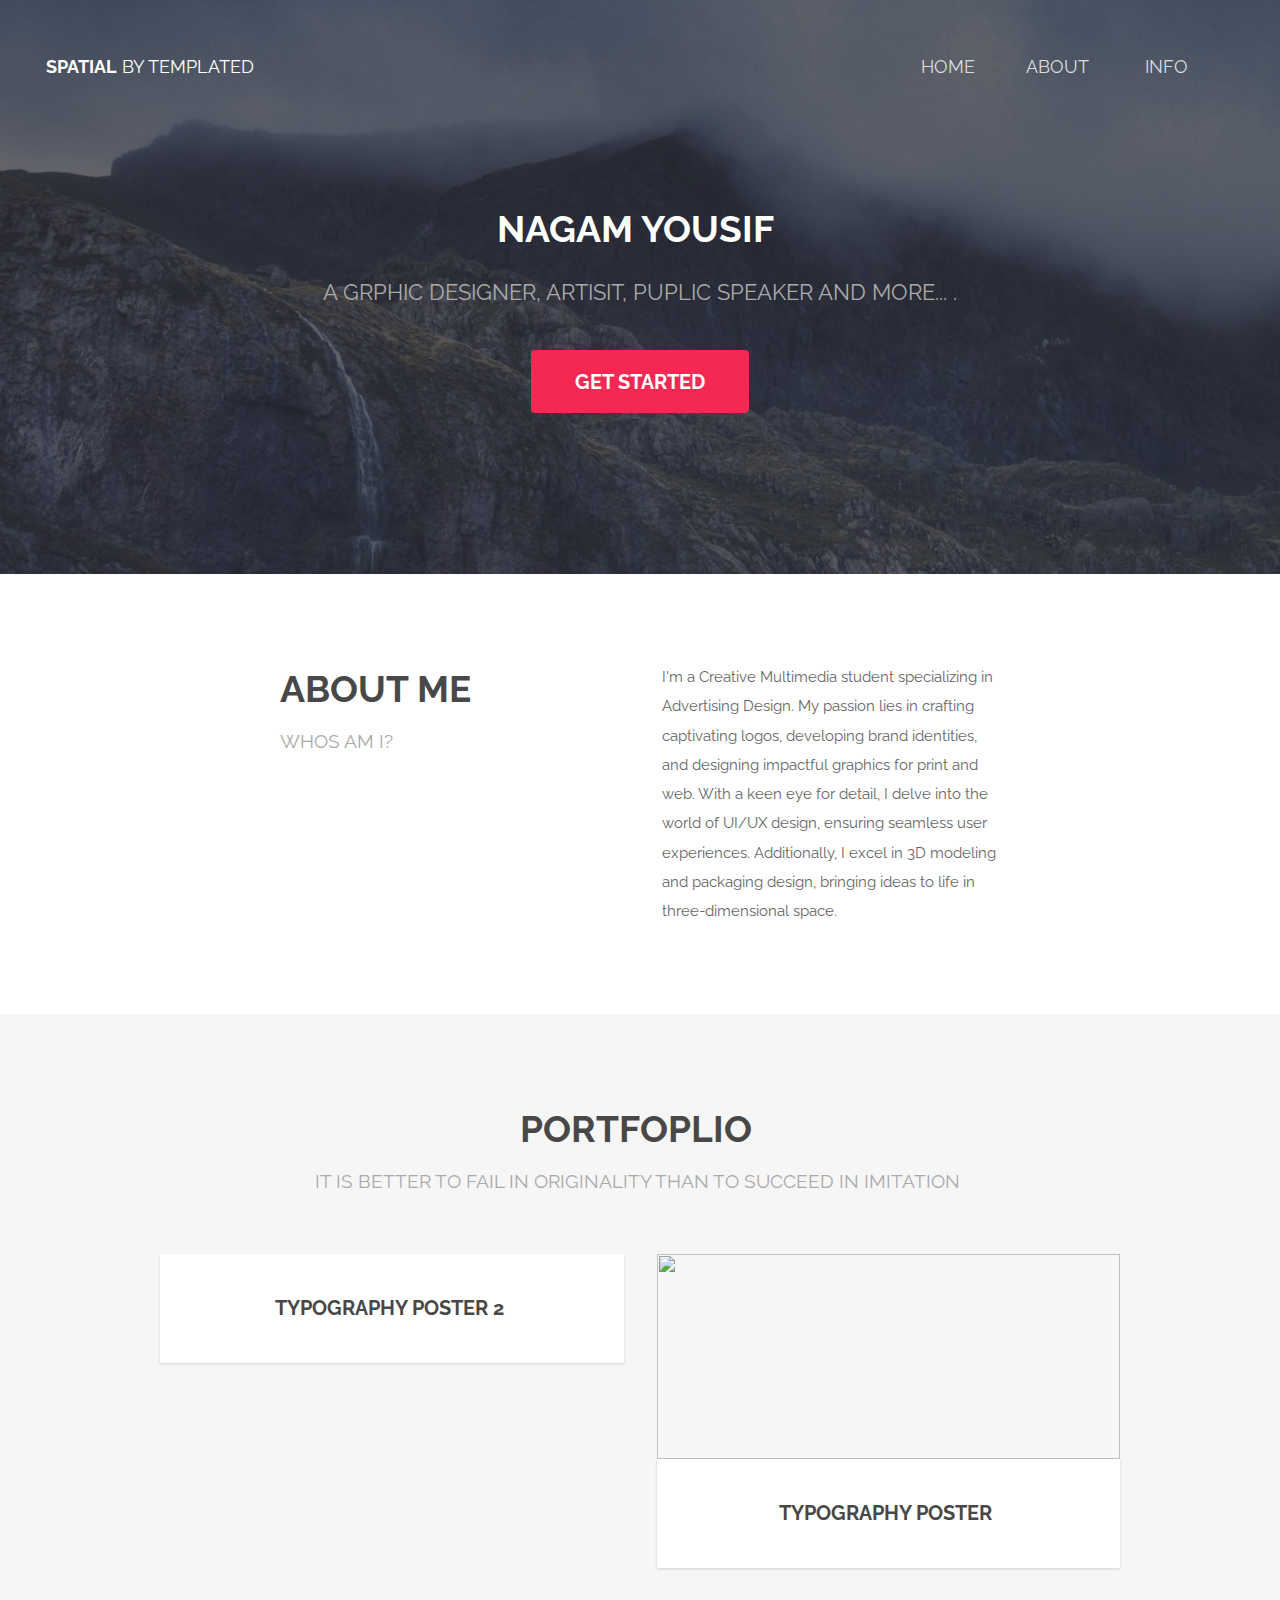
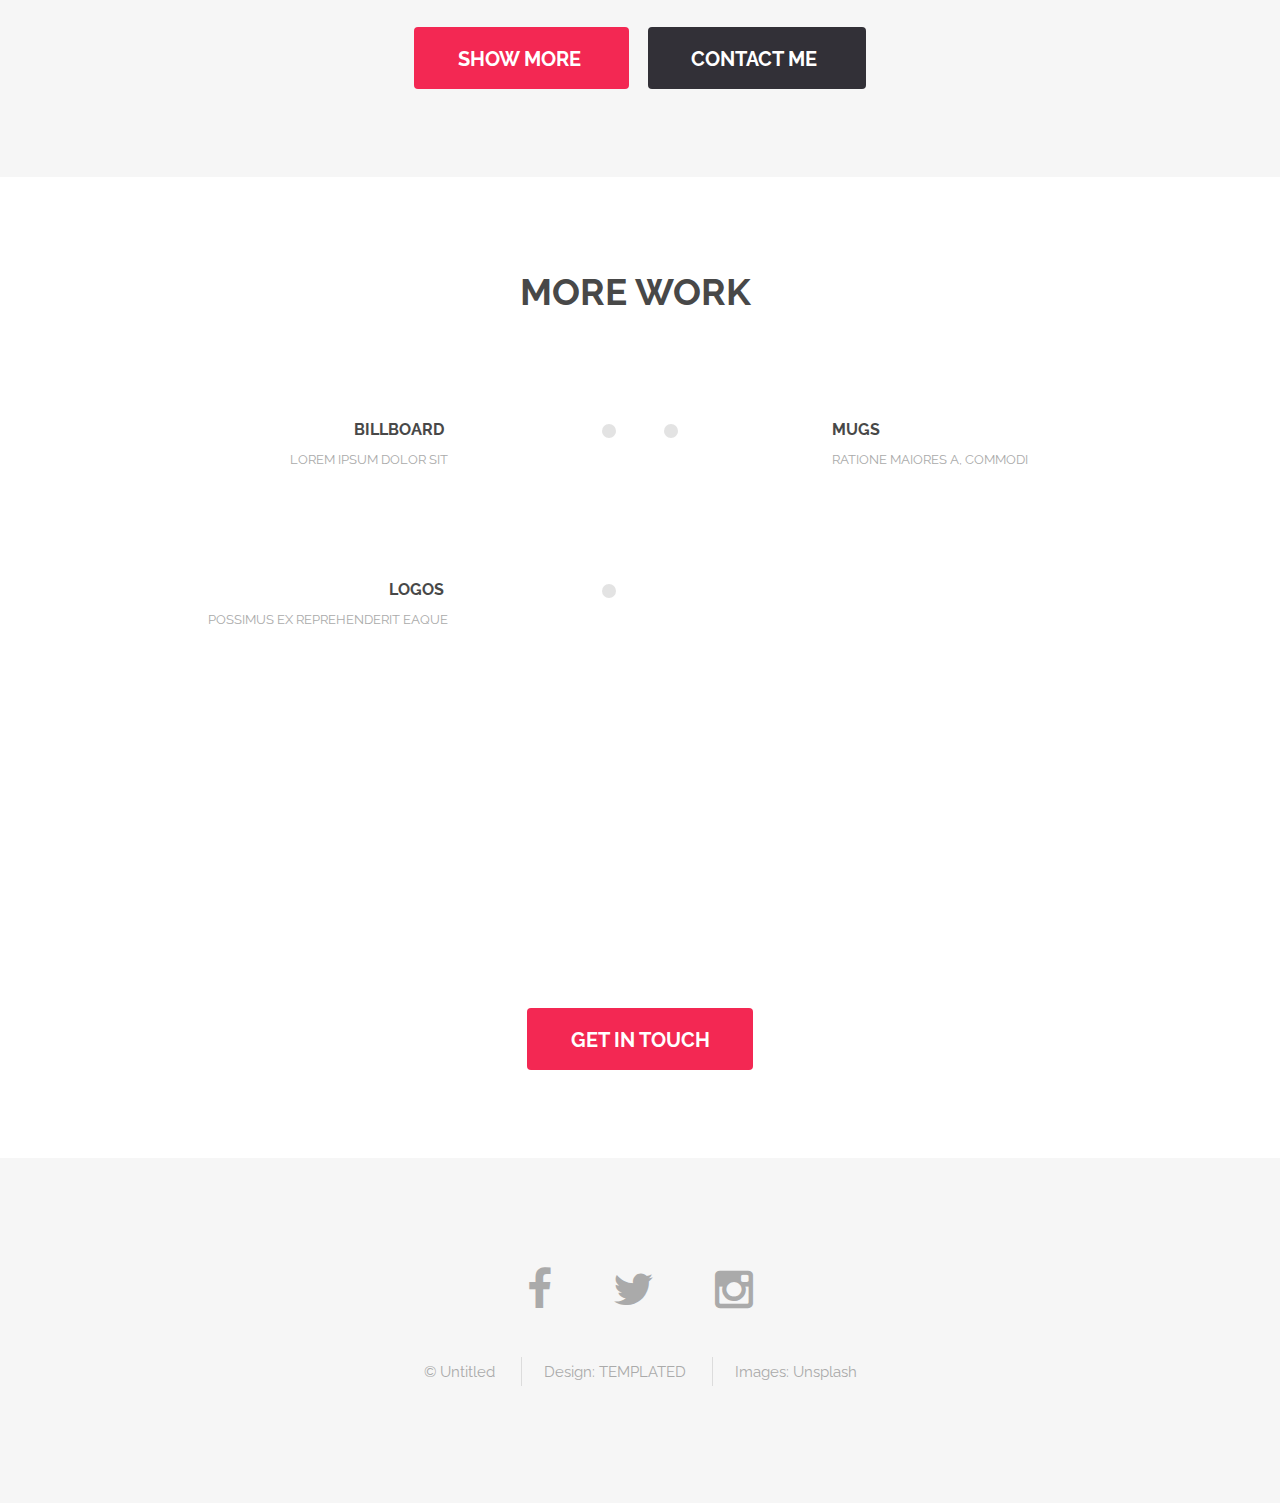
==== index.html @ 969bcf7c "Add files via upload" ====
<!DOCTYPE HTML>
<!--
	Spatial by TEMPLATED
	templated.co @templatedco
	Released for free under the Creative Commons Attribution 3.0 license (templated.co/license)
-->
<html>
	<head>
		<title>Spatial by TEMPLATED</title>
		<meta http-equiv="content-type" content="text/html; charset=utf-8" />
		<meta name="description" content="" />
		<meta name="keywords" content="" />
		<!--[if lte IE 8]><script src="js/html5shiv.js"></script><![endif]-->
		<script src="js/jquery.min.js"></script>
		<script src="js/skel.min.js"></script>
		<script src="js/skel-layers.min.js"></script>
		<script src="js/init.js"></script>
		<noscript>
			<link rel="stylesheet" href="css/skel.css" />
			<link rel="stylesheet" href="css/style.css" />
			<link rel="stylesheet" href="css/style-xlarge.css" />
		</noscript>
	</head>
	<body class="landing">

		<!-- Header -->
			<header id="header" class="alt">
				<h1><strong><a href="index.html">Spatial</a></strong> by Templated</h1>
				<nav id="nav">
					<ul>
						<li><a href="index.html">Home</a></li>
						<li><a href="generic.html">About&nbsp;</a></li>
					  <li><a href="Info.html">Info</a></li>
						<li>&nbsp;</li>
                    </ul>
				</nav>
			</header>

		<!-- Banner -->
			<section id="banner">
				<h2>Nagam yousif&nbsp;</h2>
				<p>A grPHIC DESIGNER, ARTISIT, PUPLIC SPEAKER AND MORE... .</p>
				<ul class="actions">
					<li><a href="#" class="button special big">Get Started</a></li>
				</ul>
			</section>

			<!-- One -->
				<section id="one" class="wrapper style1">
					<div class="container 75%">
						<div class="row 200%">
							<div class="6u 12u$(medium)">
								<header class="major">
									<h2>About Me&nbsp;</h2>
									<p>Whos am I?</p>
								</header>
							</div>
							<div class="6u$ 12u$(medium)">
<p>I'm a Creative Multimedia student specializing in Advertising Design. My passion lies in crafting captivating logos, developing brand identities, and designing impactful graphics for print and web. With a keen eye for detail, I delve into the world of UI/UX design, ensuring seamless user experiences. Additionally, I excel in 3D modeling and packaging design, bringing ideas to life in three-dimensional space. &nbsp;</p>
							</div>
						</div>
					</div>
				</section>

			<!-- Two -->
				<section id="two" class="wrapper style2 special">
					<div class="container">
						<header class="major">
							<h2>PORTFOPLIO&nbsp;</h2>
							<p>It is better to fail in originality than to succeed in imitation&nbsp;</p>
						</header>
						<div class="row 150%">
							<div class="6u 12u$(xsmall)">
								<div class="image fit captioned"><img src="file:///C|/Users/user/Downloads/rypo_mo3delll-04.png" alt="" />
								  <h3>TYPOGRAPHY POSTER 2&nbsp;</h3>
								</div>
							</div>
							<div class="6u$ 12u$(xsmall)">
								<div class="image fit captioned"><img src="file:///C|/Users/user/Downloads/rypo_mo3delll-03.png" alt="" width="171%" height="205" />
								  <h3>TYPOGRAPHY POSTER&nbsp;</h3>
								</div>
							</div>
						</div>
						<ul class="actions">
							<li><a href="#" class="button special big">show more&nbsp;</a></li>
							<li><a href="#" class="button big">contact me&nbsp;</a></li>
						</ul>
					</div>
				</section>

			<!-- Three -->
				<section id="three" class="wrapper style1">
					<div class="container">
						<header class="major special">
							<h2>More work&nbsp;</h2>
							<p>&nbsp;</p>
						</header>
						<div class="feature-grid">
							<div class="feature">
								<div class="image rounded"><img src="file:///C|/Users/user/Desktop/BillboardMockup001.png" alt="" /></div>
								<div class="content">
									<header>
										<h4>billboard&nbsp;</h4>
										<p>Lorem ipsum dolor sit</p>
									</header>
									<p>&nbsp;</p>
								</div>
							</div>
							<div class="feature">
								<div class="image rounded"><img src="file:///C|/Users/user/Desktop/Mockup.jpg" alt="" /></div>
								<div class="content">
									<header>
										<h4>mugs&nbsp;</h4>
										<p>Ratione maiores a, commodi</p>
									</header>
									<p>&nbsp;</p>
								</div>
							</div>
							<div class="feature">
								<div class="image rounded"><img src="file:///C|/Users/user/Desktop/Luxury Chrome Sign Logo Mockup.png" alt="" /></div>
								<div class="content">
									<header>
										<h4>logos&nbsp;</h4>
										<p>Possimus ex reprehenderit eaque</p>
									</header>
									<p>&nbsp;</p>
								</div>
							</div>
						</div>
					</div>
				</section>

			<!-- Four -->
				<section id="four" class="wrapper style3 special">
					<div class="container">
						<header class="major">
							<h2>Contact Us&nbsp;&nbsp;</h2>
							<p>&nbsp;</p>
						</header>
						<ul class="actions">
						  <li><a href="#" class="button special big">Get in touch</a></li>
						</ul>
					</div>
				</section>

		<!-- Footer -->
			<footer id="footer">
				<div class="container">
					<ul class="icons">
						<li><a href="#" class="icon fa-facebook"></a></li>
						<li><a href="#" class="icon fa-twitter"></a></li>
						<li><a href="#" class="icon fa-instagram"></a></li>
					</ul>
					<ul class="copyright">
						<li>&copy; Untitled</li>
						<li>Design: <a href="http://templated.co">TEMPLATED</a></li>
						<li>Images: <a href="http://unsplash.com">Unsplash</a></li>
					</ul>
				</div>
			</footer>

	</body>
</html>
---- css/skel.css ----
/* skel-baseline v2.0.3 | (c) n33 | getskel.com | MIT licensed */

/* Resets (http://meyerweb.com/eric/tools/css/reset/ | v2.0 | 20110126 | License: none (public domain)) */

	html,body,div,span,applet,object,iframe,h1,h2,h3,h4,h5,h6,p,blockquote,pre,a,abbr,acronym,address,big,cite,code,del,dfn,em,img,ins,kbd,q,s,samp,small,strike,strong,sub,sup,tt,var,b,u,i,center,dl,dt,dd,ol,ul,li,fieldset,form,label,legend,table,caption,tbody,tfoot,thead,tr,th,td,article,aside,canvas,details,embed,figure,figcaption,footer,header,hgroup,menu,nav,output,ruby,section,summary,time,mark,audio,video{margin:0;padding:0;border:0;font-size:100%;font:inherit;vertical-align:baseline;}article,aside,details,figcaption,figure,footer,header,hgroup,menu,nav,section{display:block;}body{line-height:1;}ol,ul{list-style:none;}blockquote,q{quotes:none;}blockquote:before,blockquote:after,q:before,q:after{content:'';content:none;}table{border-collapse:collapse;border-spacing:0;}body{-webkit-text-size-adjust:none}

/* Box Model */

	*, *:before, *:after {
		-moz-box-sizing: border-box;
		-webkit-box-sizing: border-box;
		box-sizing: border-box;
	}

/* Container */

	.container {
		margin-left: auto;
		margin-right: auto;

		/* width: (containers) */
		width: 1200px;
	}

	/* Modifiers */

		/* 125% */
			.container.\31 25\25 {
				width: 100%;

				/* max-width: (containers * 1.25) */
				max-width: 1500px;

				/* min-width: (containers) */
				min-width: 1200px;
			}

		/* 75% */
			.container.\37 5\25 {

				/* width: (containers * 0.75) */
				width: 900px;

			}

		/* 50% */
			.container.\35 0\25 {

				/* width: (containers * 0.50) */
				width: 600px;

			}

		/* 25% */
			.container.\32 5\25 {

				/* width: (containers * 0.25) */
				width: 300px;

			}

/* Grid */

	.row {
		border-bottom: solid 1px transparent;
	}

	.row > * {
		float: left;
	}

	.row:after, .row:before {
		content: '';
		display: block;
		clear: both;
		height: 0;
	}

	.row.uniform > * > :first-child {
		margin-top: 0;
	}

	.row.uniform > * > :last-child {
		margin-bottom: 0;
	}

	/* Gutters */

		/* Normal */

			.row > * {
				/* padding: (gutters.horizontal) 0 0 (gutters.vertical) */
				padding: 0 0 0 2em;
			}

			.row {
				/* margin: -(gutters.horizontal) 0 -1px -(gutters.vertical) */
				margin: 0 0 -1px -2em;
			}

			.row.uniform > * {
				/* padding: (gutters.vertical) 0 0 (gutters.vertical) */
				padding: 2em 0 0 2em;
			}

			.row.uniform {
				/* margin: -(gutters.vertical) 0 -1px -(gutters.vertical) */
				margin: -2em 0 -1px -2em;
			}

		/* 200% */

			.row.\32 00\25 > * {
				/* padding: (gutters.horizontal) 0 0 (gutters.vertical) */
				padding: 0 0 0 4em;
			}

			.row.\32 00\25 {
				/* margin: -(gutters.horizontal) 0 -1px -(gutters.vertical) */
				margin: 0 0 -1px -4em;
			}

			.row.uniform.\32 00\25 > * {
				/* padding: (gutters.vertical) 0 0 (gutters.vertical) */
				padding: 4em 0 0 4em;
			}

			.row.uniform.\32 00\25 {
				/* margin: -(gutters.vertical) 0 -1px -(gutters.vertical) */
				margin: -4em 0 -1px -4em;
			}

		/* 150% */

			.row.\31 50\25 > * {
				/* padding: (gutters.horizontal) 0 0 (gutters.vertical) */
				padding: 0 0 0 1.5em;
			}

			.row.\31 50\25 {
				/* margin: -(gutters.horizontal) 0 -1px -(gutters.vertical) */
				margin: 0 0 -1px -1.5em;
			}

			.row.uniform.\31 50\25 > * {
				/* padding: (gutters.vertical) 0 0 (gutters.vertical) */
				padding: 1.5em 0 0 1.5em;
			}

			.row.uniform.\31 50\25 {
				/* margin: -(gutters.vertical) 0 -1px -(gutters.vertical) */
				margin: -1.5em 0 -1px -1.5em;
			}

		/* 50% */

			.row.\35 0\25 > * {
				/* padding: (gutters.horizontal) 0 0 (gutters.vertical) */
				padding: 0 0 0 1em;
			}

			.row.\35 0\25 {
				/* margin: -(gutters.horizontal) 0 -1px -(gutters.vertical) */
				margin: 0 0 -1px -1em;
			}

			.row.uniform.\35 0\25 > * {
				/* padding: (gutters.vertical) 0 0 (gutters.vertical) */
				padding: 1em 0 0 1em;
			}

			.row.uniform.\35 0\25 {
				/* margin: -(gutters.vertical) 0 -1px -(gutters.vertical) */
				margin: -1em 0 -1px -1em;
			}

		/* 25% */

			.row.\32 5\25 > * {
				/* padding: (gutters.horizontal) 0 0 (gutters.vertical) */
				padding: 0 0 0 0.5em;
			}

			.row.\32 5\25 {
				/* margin: -(gutters.horizontal) 0 -1px -(gutters.vertical) */
				margin: 0 0 -1px -0.5em;
			}

			.row.uniform.\32 5\25 > * {
				/* padding: (gutters.vertical) 0 0 (gutters.vertical) */
				padding: 0.5em 0 0 0.5em;
			}

			.row.uniform.\32 5\25 {
				/* margin: -(gutters.vertical) 0 -1px -(gutters.vertical) */
				margin: -0.5em 0 -1px -0.5em;
			}

		/* 0% */

			.row.\30 \25 > * {
				padding: 0;
			}

			.row.\30 \25 {
				margin: 0 0 -1px 0;
			}

	/* Cells */

		.\31 2u, .\31 2u\24 { width: 100%; clear: none; margin-left: 0; }
		.\31 1u, .\31 1u\24 { width: 91.6666666667%; clear: none; margin-left: 0; }
		.\31 0u, .\31 0u\24 { width: 83.3333333333%; clear: none; margin-left: 0; }
		.\39 u, .\39 u\24 { width: 75%; clear: none; margin-left: 0; }
		.\38 u, .\38 u\24 { width: 66.6666666667%; clear: none; margin-left: 0; }
		.\37 u, .\37 u\24 { width: 58.3333333333%; clear: none; margin-left: 0; }
		.\36 u, .\36 u\24 { width: 50%; clear: none; margin-left: 0; }
		.\35 u, .\35 u\24 { width: 41.6666666667%; clear: none; margin-left: 0; }
		.\34 u, .\34 u\24 { width: 33.3333333333%; clear: none; margin-left: 0; }
		.\33 u, .\33 u\24 { width: 25%; clear: none; margin-left: 0; }
		.\32 u, .\32 u\24 { width: 16.6666666667%; clear: none; margin-left: 0; }
		.\31 u, .\31 u\24 { width: 8.3333333333%; clear: none; margin-left: 0; }

		.\31 2u\24 + *,
		.\31 1u\24 + *,
		.\31 0u\24 + *,
		.\39 u\24 + *,
		.\38 u\24 + *,
		.\37 u\24 + *,
		.\36 u\24 + *,
		.\35 u\24 + *,
		.\34 u\24 + *,
		.\33 u\24 + *,
		.\32 u\24 + *,
		.\31 u\24 + * {
			clear: left;
		}

		.\-11u { margin-left: 91.6666666667% }
		.\-10u { margin-left: 83.3333333333% }
		.\-9u { margin-left: 75% }
		.\-8u { margin-left: 66.6666666667% }
		.\-7u { margin-left: 58.3333333333% }
		.\-6u { margin-left: 50% }
		.\-5u { margin-left: 41.6666666667% }
		.\-4u { margin-left: 33.3333333333% }
		.\-3u { margin-left: 25% }
		.\-2u { margin-left: 16.6666666667% }
		.\-1u { margin-left: 8.3333333333% }
---- css/style.css ----
@charset "UTF-8";
@import url(font-awesome.min.css);
@import "http://fonts.googleapis.com/css?family=Raleway:400,700";

/*
	Spatial by TEMPLATED
	templated.co @templatedco
	Released for free under the Creative Commons Attribution 3.0 license (templated.co/license)
*/

/* Basic */

	body {
		background: #fff;
	}

		body.is-loading *, body.is-loading *:before, body.is-loading *:after {
			-moz-animation: none !important;
			-webkit-animation: none !important;
			-o-animation: none !important;
			-ms-animation: none !important;
			animation: none !important;
			-moz-transition: none !important;
			-webkit-transition: none !important;
			-o-transition: none !important;
			-ms-transition: none !important;
			transition: none !important;
		}

	body, input, select, textarea {
		color: #666;
		font-family: "Raleway", Arial, Helvetica, sans-serif;
		font-size: 13pt;
		font-weight: 400;
		line-height: 2em;
	}

	a {
		color: #f32853;
		text-decoration: underline;
	}

		a:hover {
			text-decoration: none;
		}

	strong, b {
		color: #484848;
		font-weight: 700;
	}

	em, i {
    font-style: italic;
    font-size: 14px;
	}

	p {
		margin: 0 0 2em 0;
	}

	h1, h2, h3, h4, h5, h6 {
		color: #484848;
		font-weight: 700;
		line-height: 1em;
		margin: 0 0 1em 0;
		text-transform: uppercase;
	}

		h1 a, h2 a, h3 a, h4 a, h5 a, h6 a {
			color: inherit;
			text-decoration: none;
		}

	h2 {
		font-size: 1.75em;
		line-height: 1.5em;
	}

	h3 {
		font-size: 1.35em;
		line-height: 1.5em;
	}

	h4 {
		font-size: 1.1em;
		line-height: 1.5em;
	}

	h5 {
		font-size: 0.9em;
		line-height: 1.5em;
	}

	h6 {
		font-size: 0.7em;
		line-height: 1.5em;
	}

	sub {
		font-size: 0.8em;
		position: relative;
		top: 0.5em;
	}

	sup {
		font-size: 0.8em;
		position: relative;
		top: -0.5em;
	}

	hr {
		border: 0;
		border-bottom: solid 1px rgba(144, 144, 144, 0.25);
		margin: 2em 0;
	}

		hr.major {
			margin: 3em 0;
		}

	blockquote {
		border-left: solid 4px rgba(144, 144, 144, 0.25);
		font-style: italic;
		margin: 0 0 2em 0;
		padding: 0.5em 0 0.5em 2em;
	}

	code {
		background: rgba(144, 144, 144, 0.075);
		border-radius: 4px;
		border: solid 1px rgba(144, 144, 144, 0.25);
		font-family: "Courier New", monospace;
		font-size: 0.9em;
		margin: 0 0.25em;
		padding: 0.25em 0.65em;
	}

	pre {
		-webkit-overflow-scrolling: touch;
		font-family: "Courier New", monospace;
		font-size: 0.9em;
		margin: 0 0 2em 0;
	}

		pre code {
			display: block;
			line-height: 1.75em;
			padding: 1em 1.5em;
			overflow-x: auto;
		}

	.align-left {
		text-align: left;
	}

	.align-center {
		text-align: center;
	}

	.align-right {
		text-align: right;
	}

/* Section/Article */

	section.special, article.special, header.special {
		text-align: center;
	}

	header p {
		color: #aaa;
		position: relative;
		margin: 0 0 1.5em 0;
		text-transform: uppercase;
	}

	header h2 + p {
		font-size: 1.25em;
		margin-top: -1em;
		line-height: 1.5em;
	}

	header h3 + p {
		font-size: 1.1em;
		margin-top: -0.8em;
		line-height: 1.5em;
	}

	header h4 + p,
	header h5 + p,
	header h6 + p {
		font-size: 0.9em;
		margin-top: -0.6em;
		line-height: 1.5em;
	}

	header.major {
		margin: 0 0 6em 0;
	}

		header.major h2 {
			font-size: 3em;
		}

		header.major h2, header.major h3, header.major h4, header.major h5, header.major h6 {
			display: inline-block;
			margin: 0 0 0.8em;
		}

		header.major p {
			font-size: 1.7em;
			margin-bottom: 0;
		}

/* Form */

	form {
		margin: 0 0 2em 0;
	}

	label {
		color: #484848;
		display: block;
		font-size: 0.9em;
		font-weight: 700;
		margin: 0 0 1em 0;
	}

	input[type="text"],
	input[type="password"],
	input[type="email"],
	select,
	textarea {
		-moz-appearance: none;
		-webkit-appearance: none;
		-o-appearance: none;
		-ms-appearance: none;
		appearance: none;
		background: rgba(144, 144, 144, 0.075);
		border-radius: 4px;
		border: none;
		border: solid 1px rgba(144, 144, 144, 0.25);
		color: inherit;
		display: block;
		outline: 0;
		padding: 0 1em;
		text-decoration: none;
		width: 100%;
	}

		input[type="text"]:invalid,
		input[type="password"]:invalid,
		input[type="email"]:invalid,
		select:invalid,
		textarea:invalid {
			box-shadow: none;
		}

		input[type="text"]:focus,
		input[type="password"]:focus,
		input[type="email"]:focus,
		select:focus,
		textarea:focus {
			border-color: #f32853;
			box-shadow: 0 0 0 1px #f32853;
		}

	.select-wrapper {
		text-decoration: none;
		display: block;
		position: relative;
	}

		.select-wrapper:before {
			content: "";
			-moz-osx-font-smoothing: grayscale;
			-webkit-font-smoothing: antialiased;
			font-family: FontAwesome;
			font-style: normal;
			font-weight: normal;
			text-transform: none !important;
		}

		.select-wrapper:before {
			color: rgba(144, 144, 144, 0.25);
			display: block;
			height: 2.75em;
			line-height: 2.75em;
			pointer-events: none;
			position: absolute;
			right: 0;
			text-align: center;
			top: 0;
			width: 2.75em;
		}

		.select-wrapper select::-ms-expand {
			display: none;
		}

	input[type="text"],
	input[type="password"],
	input[type="email"],
	select {
		height: 2.75em;
	}

	textarea {
		padding: 0.75em 1em;
	}

	input[type="checkbox"],
	input[type="radio"] {
		-moz-appearance: none;
		-webkit-appearance: none;
		-o-appearance: none;
		-ms-appearance: none;
		appearance: none;
		display: block;
		float: left;
		margin-right: -2em;
		opacity: 0;
		width: 1em;
		z-index: -1;
	}

		input[type="checkbox"] + label,
		input[type="radio"] + label {
			text-decoration: none;
			color: #666;
			cursor: pointer;
			display: inline-block;
			font-size: 1em;
			font-weight: 400;
			padding-left: 2.4em;
			padding-right: 0.75em;
			position: relative;
		}

			input[type="checkbox"] + label:before,
			input[type="radio"] + label:before {
				-moz-osx-font-smoothing: grayscale;
				-webkit-font-smoothing: antialiased;
				font-family: FontAwesome;
				font-style: normal;
				font-weight: normal;
				text-transform: none !important;
			}

			input[type="checkbox"] + label:before,
			input[type="radio"] + label:before {
				background: rgba(144, 144, 144, 0.075);
				border-radius: 4px;
				border: solid 1px rgba(144, 144, 144, 0.25);
				content: '';
				display: inline-block;
				height: 1.65em;
				left: 0;
				line-height: 1.58125em;
				position: absolute;
				text-align: center;
				top: 0;
				width: 1.65em;
			}

		input[type="checkbox"]:checked + label:before,
		input[type="radio"]:checked + label:before {
			background: #323037;
			border-color: #323037;
			color: #ffffff;
			content: '\f00c';
		}

		input[type="checkbox"]:focus + label:before,
		input[type="radio"]:focus + label:before {
			border-color: #f32853;
			box-shadow: 0 0 0 1px #f32853;
		}

	input[type="checkbox"] + label:before {
		border-radius: 4px;
	}

	input[type="radio"] + label:before {
		border-radius: 100%;
	}

	::-webkit-input-placeholder {
		color: #aaa !important;
		opacity: 1.0;
	}

	:-moz-placeholder {
		color: #aaa !important;
		opacity: 1.0;
	}

	::-moz-placeholder {
		color: #aaa !important;
		opacity: 1.0;
	}

	:-ms-input-placeholder {
		color: #aaa !important;
		opacity: 1.0;
	}

	.formerize-placeholder {
		color: #aaa !important;
		opacity: 1.0;
	}

/* Box */

	.box {
		border-radius: 4px;
		border: solid 1px rgba(144, 144, 144, 0.25);
		margin-bottom: 2em;
		padding: 1.5em;
	}

		.box > :last-child,
		.box > :last-child > :last-child,
		.box > :last-child > :last-child > :last-child {
			margin-bottom: 0;
		}

		.box.alt {
			border: 0;
			border-radius: 0;
			padding: 0;
		}

/* Feature */

	.feature-grid {
		position: relative;
	}

		.feature-grid:after {
			clear: both;
			content: '';
			display: block;
		}

		.feature-grid .feature {
			display: inline-block;
			float: left;
			margin-bottom: 3em;
			width: 50%;
		}

			.feature-grid .feature .content {
				width: 60%;
			}

			.feature-grid .feature .image {
				width: 30%;
			}

				.feature-grid .feature .image img {
					display: inline;
					max-width: 100%;
				}

			.feature-grid .feature:nth-child(odd) .content, .feature-grid .feature:nth-child(odd) .image {
				float: right;
				margin-right: 5%;
				text-align: right;
			}

			.feature-grid .feature:nth-child(even) .content, .feature-grid .feature:nth-child(even) .image {
				float: left;
				margin-left: 5%;
				text-align: left;
			}

/* Icon */

	.icon {
		text-decoration: none;
		border-bottom: none;
		position: relative;
	}

		.icon:before {
			-moz-osx-font-smoothing: grayscale;
			-webkit-font-smoothing: antialiased;
			font-family: FontAwesome;
			font-style: normal;
			font-weight: normal;
			text-transform: none !important;
		}

		.icon > .label {
			display: none;
		}

/* Image */

	.image {
		border-radius: 4px;
		border: 0;
		display: inline-block;
		position: relative;
	}

		.image img {
			border-radius: 4px;
			display: block;
		}

		.image.left {
			float: left;
			padding: 0 1.5em 1em 0;
			top: 0.25em;
		}

		.image.right {
			float: right;
			padding: 0 0 1em 1.5em;
			top: 0.25em;
		}

		.image.left, .image.right {
			max-width: 40%;
		}

			.image.left img, .image.right img {
				width: 100%;
			}

		.image.fit {
			display: block;
			margin: 0 0 2em 0;
			width: 100%;
		}

			.image.fit img {
				width: 100%;
			}

		.image.rounded {
			border-radius: 100%;
		}

			.image.rounded img {
				border: solid 0.5em rgba(144, 144, 144, 0.25);
				border-radius: 100%;
			}

		.image.captioned {
			border-radius: 0;
			margin-bottom: 4em;
		}

			.image.captioned img {
				border-radius: 0;
			}

			.image.captioned h3 {
				background-color: #fff;
				box-shadow: 0px 0.0375em 0.125em 0px rgba(0, 0, 0, 0.15);
				display: block;
				padding: 2em 1em;
			}

/* List */

	ol {
		list-style: decimal;
		margin: 0 0 2em 0;
		padding-left: 1.25em;
	}

		ol li {
			padding-left: 0.25em;
		}

	ul {
		list-style: disc;
		margin: 0 0 2em 0;
		padding-left: 1em;
	}

		ul li {
			padding-left: 0.5em;
		}

		ul.alt {
			list-style: none;
			padding-left: 0;
		}

			ul.alt li {
				border-top: solid 1px rgba(144, 144, 144, 0.25);
				padding: 0.5em 0;
			}

				ul.alt li:first-child {
					border-top: 0;
					padding-top: 0;
				}

		ul.icons {
			cursor: default;
			list-style: none;
			padding-left: 0;
		}

			ul.icons li {
				display: inline-block;
				padding: 0 1em 0 0;
			}

				ul.icons li:last-child {
					padding-right: 0;
				}

				ul.icons li .icon:before {
					font-size: 2em;
				}

		ul.actions {
			cursor: default;
			list-style: none;
			padding-left: 0;
		}

			ul.actions li {
				display: inline-block;
				padding: 0 1em 0 0;
				vertical-align: middle;
			}

				ul.actions li:last-child {
					padding-right: 0;
				}

			ul.actions.small li {
				padding: 0 0.5em 0 0;
			}

			ul.actions.vertical li {
				display: block;
				padding: 1em 0 0 0;
			}

				ul.actions.vertical li:first-child {
					padding-top: 0;
				}

				ul.actions.vertical li > * {
					margin-bottom: 0;
				}

			ul.actions.vertical.small li {
				padding: 0.5em 0 0 0;
			}

				ul.actions.vertical.small li:first-child {
					padding-top: 0;
				}

			ul.actions.fit {
				display: table;
				margin-left: -1em;
				padding: 0;
				table-layout: fixed;
				width: calc(100% + 1em);
			}

				ul.actions.fit li {
					display: table-cell;
					padding: 0 0 0 1em;
				}

					ul.actions.fit li > * {
						margin-bottom: 0;
					}

				ul.actions.fit.small {
					margin-left: -0.5em;
					width: calc(100% + 0.5em);
				}

					ul.actions.fit.small li {
						padding: 0 0 0 0.5em;
					}

	dl {
		margin: 0 0 2em 0;
	}

/* Table */

	.table-wrapper {
		-webkit-overflow-scrolling: touch;
		overflow-x: auto;
	}

	table {
		margin: 0 0 2em 0;
		width: 100%;
	}

		table tbody tr {
			border: solid 1px rgba(144, 144, 144, 0.25);
			border-left: 0;
			border-right: 0;
		}

			table tbody tr:nth-child(2n + 1) {
				background-color: rgba(144, 144, 144, 0.075);
			}

		table td {
			padding: 0.75em 0.75em;
		}

		table th {
			color: #484848;
			font-size: 0.9em;
			font-weight: 700;
			padding: 0 0.75em 0.75em 0.75em;
			text-align: left;
		}

		table thead {
			border-bottom: solid 2px rgba(144, 144, 144, 0.25);
		}

		table tfoot {
			border-top: solid 2px rgba(144, 144, 144, 0.25);
		}

		table.alt {
			border-collapse: separate;
		}

			table.alt tbody tr td {
				border: solid 1px rgba(144, 144, 144, 0.25);
				border-left-width: 0;
				border-top-width: 0;
			}

				table.alt tbody tr td:first-child {
					border-left-width: 1px;
				}

			table.alt tbody tr:first-child td {
				border-top-width: 1px;
			}

			table.alt thead {
				border-bottom: 0;
			}

			table.alt tfoot {
				border-top: 0;
			}

/* Button */

	input[type="submit"],
	input[type="reset"],
	input[type="button"],
	.button {
		-moz-appearance: none;
		-webkit-appearance: none;
		-o-appearance: none;
		-ms-appearance: none;
		appearance: none;
		-moz-transition: background-color 0.2s ease-in-out, color 0.2s ease-in-out;
		-webkit-transition: background-color 0.2s ease-in-out, color 0.2s ease-in-out;
		-o-transition: background-color 0.2s ease-in-out, color 0.2s ease-in-out;
		-ms-transition: background-color 0.2s ease-in-out, color 0.2s ease-in-out;
		transition: background-color 0.2s ease-in-out, color 0.2s ease-in-out;
		background-color: #323037;
		border-radius: 4px;
		border: 0;
		color: #ffffff !important;
		cursor: pointer;
		display: inline-block;
		font-weight: 700;
		height: 3.15em;
		line-height: 3.25em;
		padding: 0 2.2em;
		text-align: center;
		text-decoration: none;
		text-transform: uppercase;
		white-space: nowrap;
	}

		input[type="submit"]:hover,
		input[type="reset"]:hover,
		input[type="button"]:hover,
		.button:hover {
			background-color: #3e3c45;
		}

		input[type="submit"]:active,
		input[type="reset"]:active,
		input[type="button"]:active,
		.button:active {
			background-color: #262429;
		}

		input[type="submit"].icon,
		input[type="reset"].icon,
		input[type="button"].icon,
		.button.icon {
			padding-left: 1.35em;
		}

			input[type="submit"].icon:before,
			input[type="reset"].icon:before,
			input[type="button"].icon:before,
			.button.icon:before {
				margin-right: 0.5em;
			}

		input[type="submit"].fit,
		input[type="reset"].fit,
		input[type="button"].fit,
		.button.fit {
			display: block;
			margin: 0 0 1em 0;
			width: 100%;
		}

		input[type="submit"].small,
		input[type="reset"].small,
		input[type="button"].small,
		.button.small {
			font-size: 0.8em;
		}

		input[type="submit"].big,
		input[type="reset"].big,
		input[type="button"].big,
		.button.big {
			font-size: 1.35em;
		}

		input[type="submit"].alt,
		input[type="reset"].alt,
		input[type="button"].alt,
		.button.alt {
			background-color: transparent;
			box-shadow: inset 0 0 0 2px rgba(144, 144, 144, 0.25);
			color: #484848 !important;
		}

			input[type="submit"].alt:hover,
			input[type="reset"].alt:hover,
			input[type="button"].alt:hover,
			.button.alt:hover {
				background-color: rgba(144, 144, 144, 0.075);
			}

			input[type="submit"].alt:active,
			input[type="reset"].alt:active,
			input[type="button"].alt:active,
			.button.alt:active {
				background-color: rgba(144, 144, 144, 0.2);
			}

			input[type="submit"].alt.icon:before,
			input[type="reset"].alt.icon:before,
			input[type="button"].alt.icon:before,
			.button.alt.icon:before {
				color: #aaa;
			}

		input[type="submit"].special,
		input[type="reset"].special,
		input[type="button"].special,
		.button.special {
			background-color: #f32853;
			color: #ffffff !important;
		}

			input[type="submit"].special:hover,
			input[type="reset"].special:hover,
			input[type="button"].special:hover,
			.button.special:hover {
				background-color: #f44066;
			}

			input[type="submit"].special:active,
			input[type="reset"].special:active,
			input[type="button"].special:active,
			.button.special:active {
				background-color: #f21040;
			}

		input[type="submit"].disabled, input[type="submit"]:disabled,
		input[type="reset"].disabled,
		input[type="reset"]:disabled,
		input[type="button"].disabled,
		input[type="button"]:disabled,
		.button.disabled,
		.button:disabled {
			background-color: #666 !important;
			box-shadow: inset 0 -0.15em 0 0 rgba(0, 0, 0, 0.15);
			color: #fff !important;
			cursor: default;
			opacity: 0.25;
		}

/* Header */

	#skel-layers-wrapper {
		padding-top: 6em;
	}

	body.landing #skel-layers-wrapper {
		padding-top: 0 !important;
	}

	#header {
		background-color: #fff;
		border-bottom: solid 1px rgba(144, 144, 144, 0.25);
		box-shadow: 0px 0.0375em 0.125em 0px rgba(0, 0, 0, 0.05);
		color: #484848;
		cursor: default;
		font-size: 1.25em;
		height: 4.5em;
		left: 0;
		line-height: 4.4em;
		position: fixed;
		text-transform: uppercase;
		top: 0;
		width: 100%;
		z-index: 10000;
	}

		#header h1 {
			color: #484848;
			font-weight: 400;
			height: inherit;
			left: 1.25em;
			line-height: inherit;
			margin: 0;
			padding: 0;
			position: absolute;
			top: 0;
		}

		#header nav {
			height: inherit;
			line-height: inherit;
			position: absolute;
			right: 1.25em;
			top: 0;
			vertical-align: middle;
		}

			#header nav > ul {
				list-style: none;
				margin: 0;
				padding-left: 0;
			}

				#header nav > ul > li {
					border-radius: 4px;
					display: inline-block;
					margin-left: 2.5em;
					padding-left: 0;
				}

					#header nav > ul > li a {
						-moz-transition: color 0.2s ease-in-out;
						-webkit-transition: color 0.2s ease-in-out;
						-o-transition: color 0.2s ease-in-out;
						-ms-transition: color 0.2s ease-in-out;
						transition: color 0.2s ease-in-out;
						color: #666;
						display: inline-block;
						text-decoration: none;
					}

						#header nav > ul > li a:hover {
							color: #484848;
						}

					#header nav > ul > li:first-child {
						margin-left: 0;
					}

					#header nav > ul > li .button {
						border-color: rgba(144, 144, 144, 0.25);
						box-shadow: none;
						height: 3em;
						line-height: 2.9em;
						margin-bottom: 0;
						padding: 0 1.5em;
						position: relative;
						top: -0.075em;
						vertical-align: middle;
					}

		#header .container {
			position: relative;
		}

			#header .container h1 {
				left: 0;
			}

			#header .container nav {
				right: 0;
			}

		#header.alt {
			background-color: transparent;
			border: 0;
			box-shadow: none;
			height: 3.25em;
			line-height: 3.25em;
			position: absolute;
		}

			#header.alt h1 {
				color: #ffffff;
				left: 2.5em;
				top: 2em;
			}

				#header.alt h1 a {
					color: #ffffff;
				}

			#header.alt nav {
				right: 2em;
				top: 2em;
			}

				#header.alt nav a {
					color: #ddd;
				}

					#header.alt nav a:active, #header.alt nav a:hover {
						color: #ffffff;
					}

			#header.alt .button {
				border-color: rgba(255, 255, 255, 0.5);
				color: #ffffff !important;
			}

/* Banner */

	#banner {
		padding: 16em 0 13em 0;
		background-attachment: fixed;
		background-image: url("images/overlay.png"), url("../images/banner.jpg");
		background-position: center top;
		background-size: cover;
		line-height: 1.75;
		text-align: center;
	}

		#banner :last-child {
			margin-bottom: 0;
		}

		#banner h2 {
			color: #ffffff;
			display: inline-block;
			font-size: 3.5em;
			line-height: 1.35;
			margin-bottom: 0.5em;
		}

		#banner p {
			color: #aaa;
			font-size: 1.5em;
			margin-bottom: 1.75em;
			text-transform: uppercase;
		}

	body.is-touch #banner {
		background-attachment: scroll;
	}

/* Main */

	#main {
		padding-top: 4em;
	}

/* Wrapper */

	.wrapper {
		padding: 6em 0 4em 0;
	}

		.wrapper.style2 {
			background-color: #f6f6f6;
		}

		.wrapper.style3 {
			background-attachment: fixed;
			background-image: url("images/overlay.png"), url("../images/banner.jpg");
			background-position: center center;
			background-size: cover;
		}

			.wrapper.style3 header.major {
				margin-bottom: 3em;
			}

				.wrapper.style3 header.major h2 {
					color: #ffffff;
				}

	body.is-touch .wrapper.style3 {
		background-attachment: scroll;
	}

/* Footer */

	#footer {
		padding: 8em 0 6em 0;
		background: #f6f6f6;
		color: #aaa;
		text-align: center;
	}

		#footer a {
			-moz-transition: color 0.2s ease-in-out;
			-webkit-transition: color 0.2s ease-in-out;
			-o-transition: color 0.2s ease-in-out;
			-ms-transition: color 0.2s ease-in-out;
			transition: color 0.2s ease-in-out;
			color: #aaa;
			text-decoration: none;
		}

			#footer a:active, #footer a:hover {
				color: #666;
			}

		#footer .icons {
			font-size: 1.5em;
		}

			#footer .icons li {
				padding-right: 2.5em;
			}

				#footer .icons li:last-child {
					padding-right: 0;
				}

		#footer .copyright {
			margin: 2em 0;
			padding: 0;
			text-align: center;
		}

			#footer .copyright li {
				border-left: solid 1px rgba(144, 144, 144, 0.25);
				display: inline-block;
				list-style: none;
				margin-left: 1.5em;
				padding-left: 1.5em;
			}

				#footer .copyright li:first-child {
					border-left: 0;
					margin-left: 0;
					padding-left: 0;
				}
---- css/style-xlarge.css ----
/*
	Spatial by TEMPLATED
	templated.co @templatedco
	Released for free under the Creative Commons Attribution 3.0 license (templated.co/license)
*/

/* Basic */

	body, input, select, textarea {
		font-size: 11pt;
	}
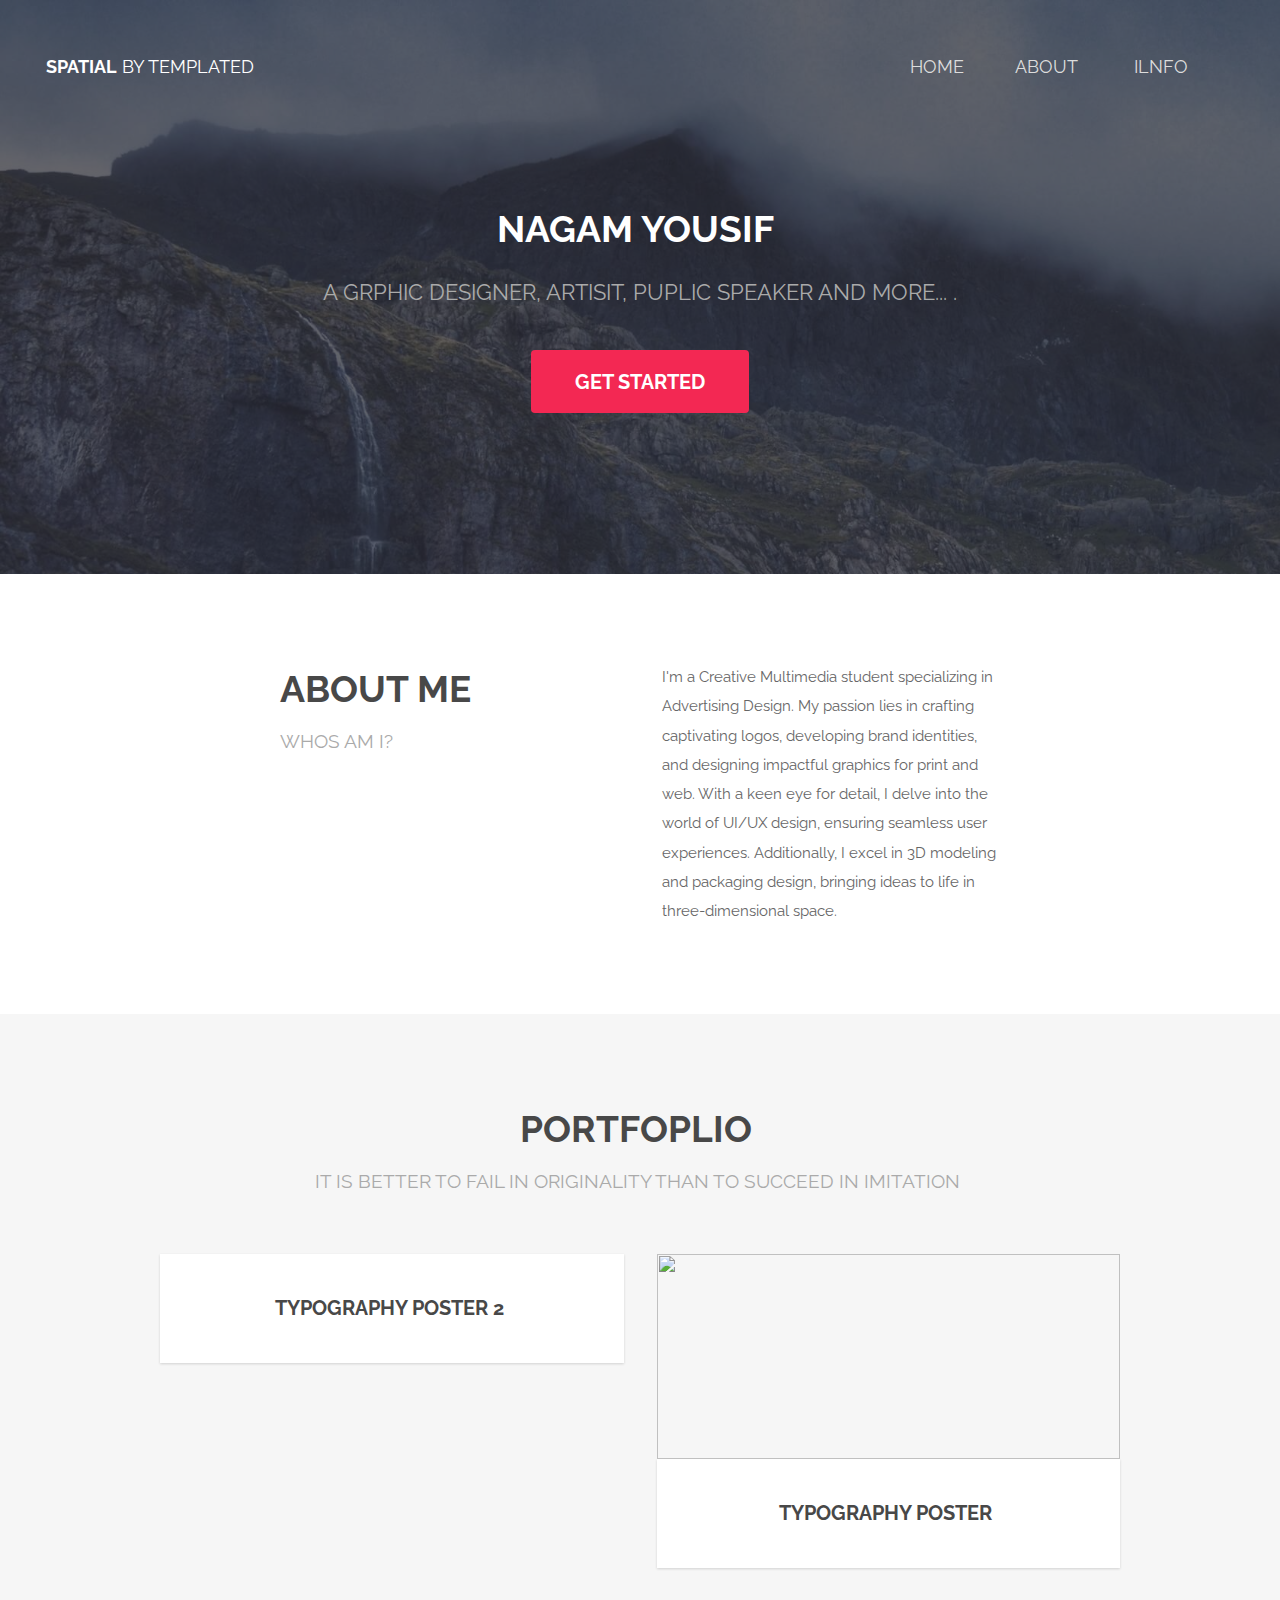
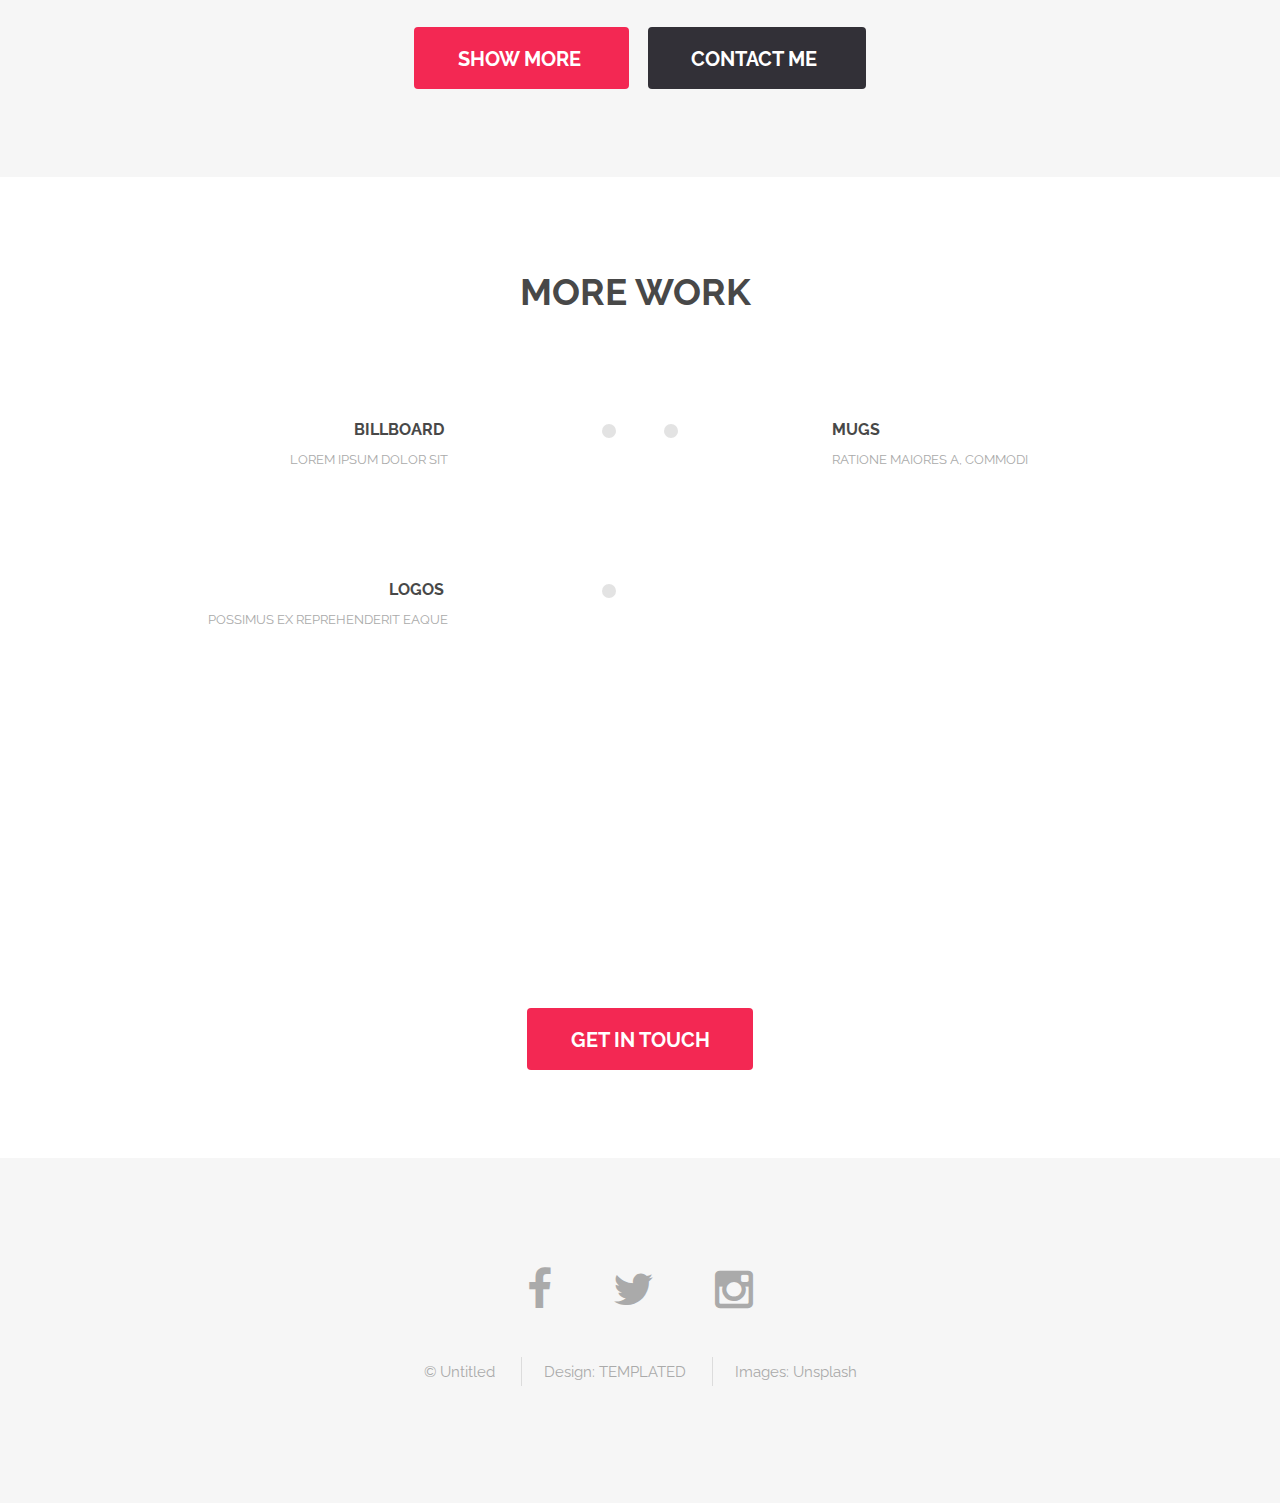
==== commit 2287090b: "Update index.html" ====
--- a/index.html
+++ b/index.html
@@ -30,7 +30,7 @@
 					<ul>
 						<li><a href="index.html">Home</a></li>
 						<li><a href="generic.html">About&nbsp;</a></li>
-					  <li><a href="Info.html">Info</a></li>
+					  <li><a href="InfoAf.html">Ilnfo</a></li>
 						<li>&nbsp;</li>
                     </ul>
 				</nav>
@@ -160,4 +160,4 @@
 			</footer>
 
 	</body>
-</html>+</html>
